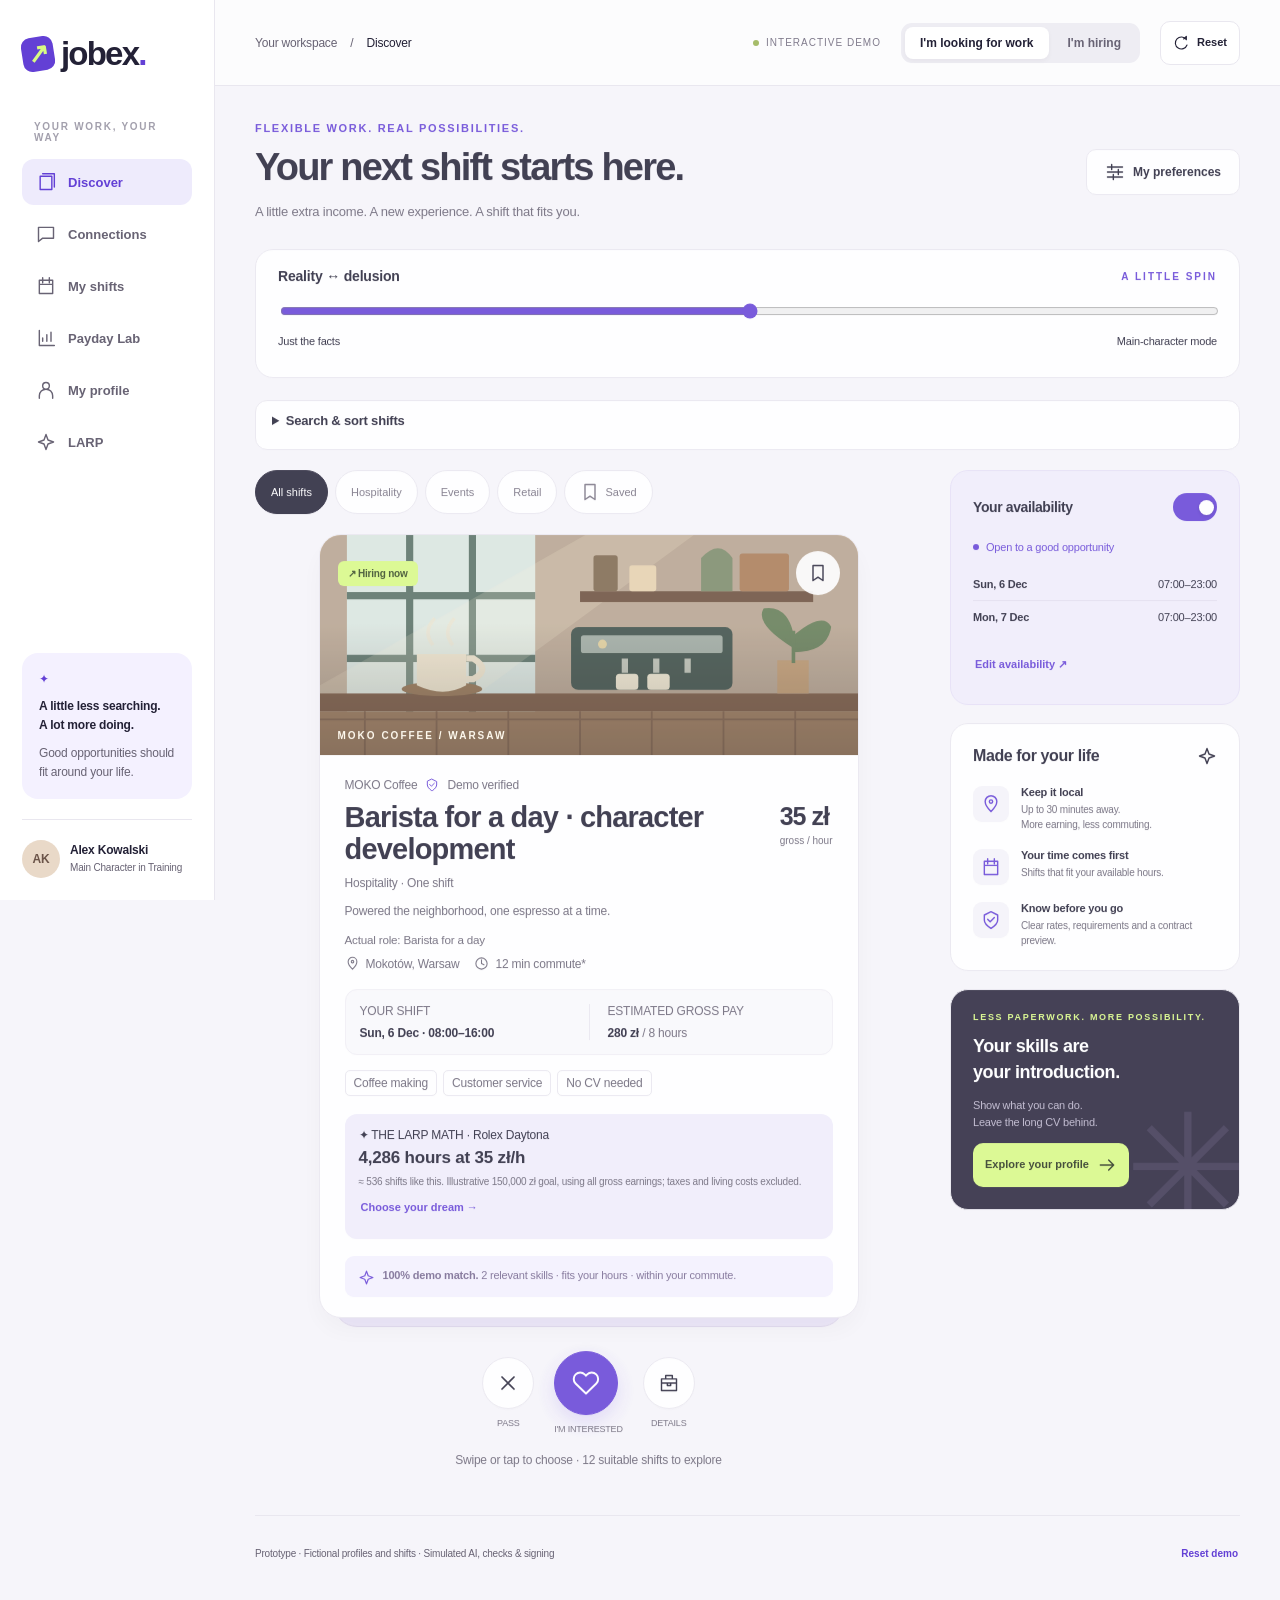
==== index.html @ 0ab34046 "Reset all demo state and make shift dates relative - Confirm reset now removes jobex-v1 and reloads," ====
<!doctype html>
<html lang="en">
<head>
<meta charset="utf-8">
<meta name="viewport" content="width=device-width,initial-scale=1">
<title>Jobex prototype</title>
<meta http-equiv="refresh" content="0; url=Jobex-prototype.html">
<link rel="canonical" href="https://nexicv.github.io/jobex/Jobex-prototype.html">
</head>
<body>
<p>Opening the <a href="Jobex-prototype.html">Jobex prototype</a>&hellip;</p>
</body>
</html>
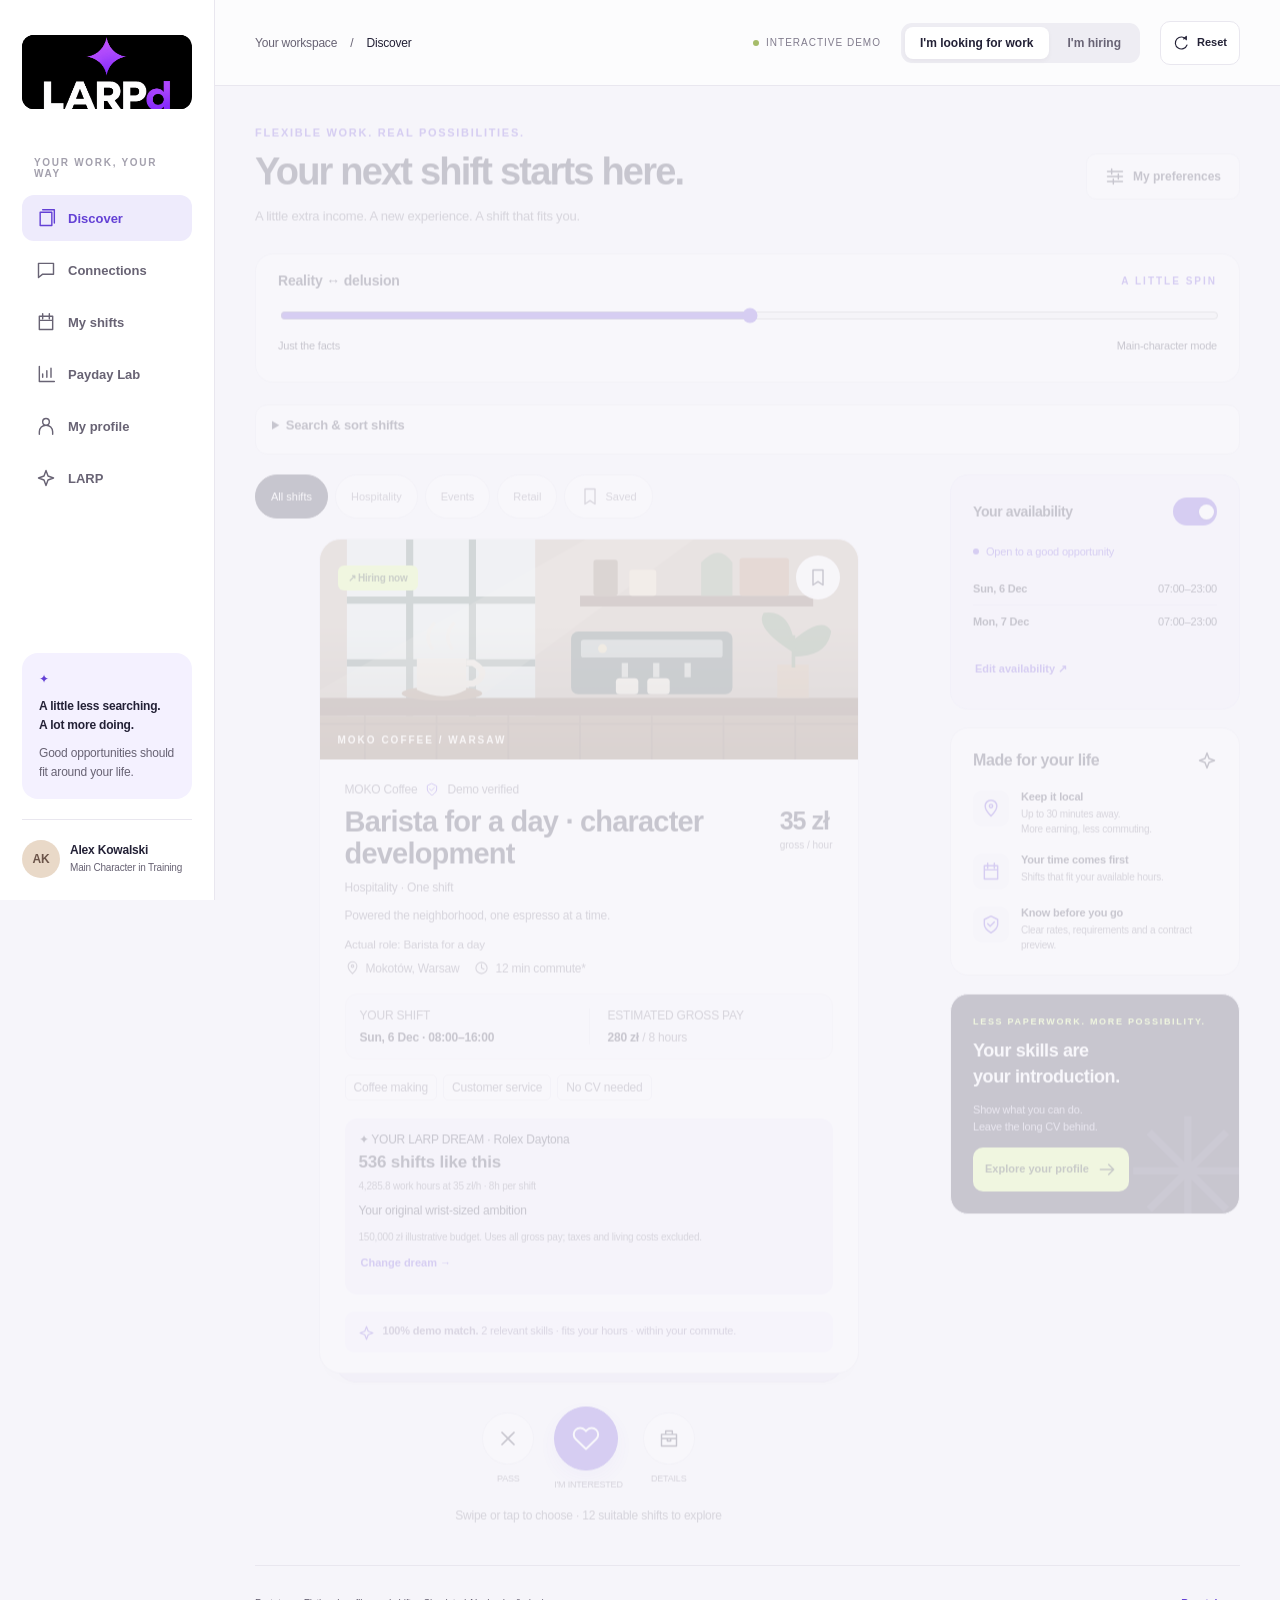
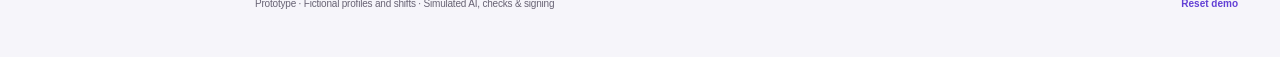
==== commit e342ff64: "Preserve local LARPd branding and dream demo" ====
--- a/index.html
+++ b/index.html
@@ -3,11 +3,11 @@
 <head>
 <meta charset="utf-8">
 <meta name="viewport" content="width=device-width,initial-scale=1">
-<title>Jobex prototype</title>
+<title>LARPd prototype</title>
 <meta http-equiv="refresh" content="0; url=Jobex-prototype.html">
 <link rel="canonical" href="https://nexicv.github.io/jobex/Jobex-prototype.html">
 </head>
 <body>
-<p>Opening the <a href="Jobex-prototype.html">Jobex prototype</a>&hellip;</p>
+<p>Opening the <a href="Jobex-prototype.html">LARPd prototype</a>&hellip;</p>
 </body>
 </html>
